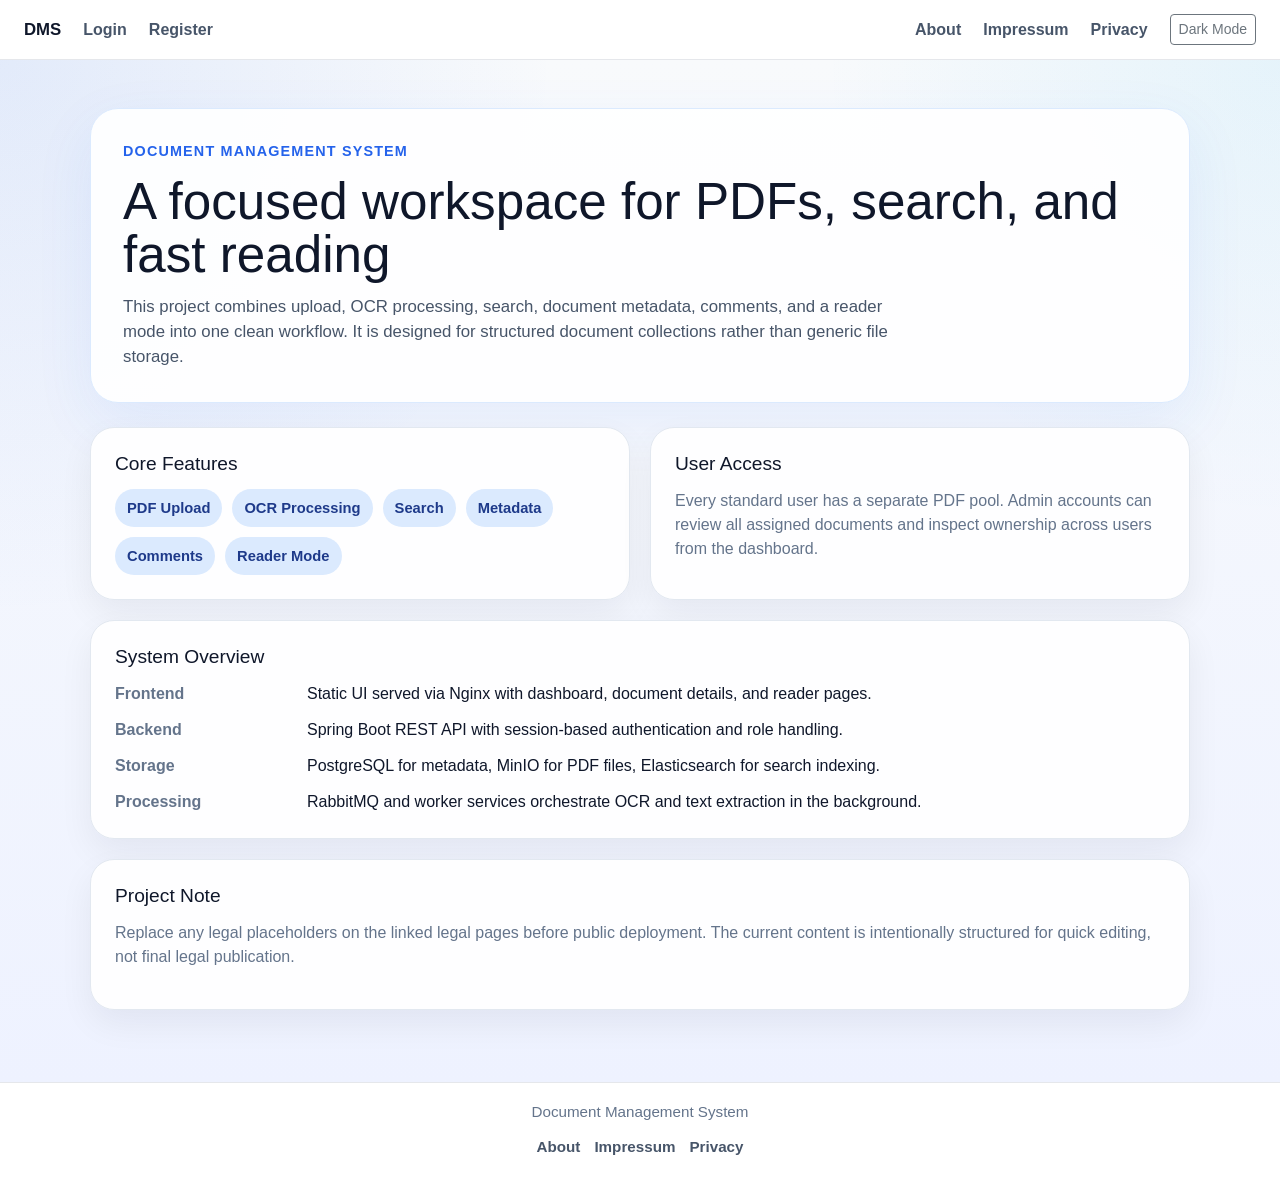
==== ui/html/about.html @ 17af70ac "Add auth, user-based document access, and legal pages" ====
<!DOCTYPE html>
<html lang="en">
<head>
    <meta charset="UTF-8">
    <meta name="viewport" content="width=device-width, initial-scale=1.0">
    <title>About the Project</title>
    <link href="https://cdn.jsdelivr.net/npm/bootstrap@5.3.2/dist/css/bootstrap.min.css" rel="stylesheet">
    <link rel="stylesheet" href="../css/common.css">
    <link rel="stylesheet" href="../css/info-pages.css">
</head>
<body class="bg-light">
<nav class="app-nav">
    <div class="app-nav-left">
        <a class="app-brand" href="login.html">DMS</a>
        <a class="app-nav-link" href="login.html">Login</a>
        <a class="app-nav-link" href="register.html">Register</a>
    </div>
    <div class="app-nav-right">
        <div class="app-nav-meta">
            <a class="app-nav-link" href="about.html">About</a>
            <a class="app-nav-link" href="impressum.html">Impressum</a>
            <a class="app-nav-link" href="privacy.html">Privacy</a>
        </div>
        <button id="themeToggleBtn" class="btn btn-outline-secondary btn-sm" type="button">Dark Mode</button>
    </div>
</nav>

<main class="info-shell">
    <div class="info-container">
        <section class="info-hero">
            <div class="info-kicker">Document Management System</div>
            <h1 class="info-title">A focused workspace for PDFs, search, and fast reading</h1>
            <p class="info-subtitle">
                This project combines upload, OCR processing, search, document metadata, comments, and a reader mode
                into one clean workflow. It is designed for structured document collections rather than generic file storage.
            </p>
        </section>

        <div class="info-grid">
            <section class="info-section">
                <h2 class="info-section-title">Core Features</h2>
                <div class="info-chip-row">
                    <span class="info-chip">PDF Upload</span>
                    <span class="info-chip">OCR Processing</span>
                    <span class="info-chip">Search</span>
                    <span class="info-chip">Metadata</span>
                    <span class="info-chip">Comments</span>
                    <span class="info-chip">Reader Mode</span>
                </div>
            </section>

            <section class="info-section">
                <h2 class="info-section-title">User Access</h2>
                <p class="info-note">
                    Every standard user has a separate PDF pool. Admin accounts can review all assigned documents and
                    inspect ownership across users from the dashboard.
                </p>
            </section>

            <section class="info-section info-section-wide">
                <h2 class="info-section-title">System Overview</h2>
                <div class="info-list">
                    <div class="info-list-row">
                        <div class="info-list-label">Frontend</div>
                        <div class="info-list-value">Static UI served via Nginx with dashboard, document details, and reader pages.</div>
                    </div>
                    <div class="info-list-row">
                        <div class="info-list-label">Backend</div>
                        <div class="info-list-value">Spring Boot REST API with session-based authentication and role handling.</div>
                    </div>
                    <div class="info-list-row">
                        <div class="info-list-label">Storage</div>
                        <div class="info-list-value">PostgreSQL for metadata, MinIO for PDF files, Elasticsearch for search indexing.</div>
                    </div>
                    <div class="info-list-row">
                        <div class="info-list-label">Processing</div>
                        <div class="info-list-value">RabbitMQ and worker services orchestrate OCR and text extraction in the background.</div>
                    </div>
                </div>
            </section>

            <section class="info-section info-section-wide">
                <h2 class="info-section-title">Project Note</h2>
                <p class="info-muted">
                    Replace any legal placeholders on the linked legal pages before public deployment. The current content is
                    intentionally structured for quick editing, not final legal publication.
                </p>
            </section>
        </div>
    </div>
</main>

<footer class="site-footer">
    <div>Document Management System</div>
    <div class="site-footer-links">
        <a class="site-footer-link" href="about.html">About</a>
        <a class="site-footer-link" href="impressum.html">Impressum</a>
        <a class="site-footer-link" href="privacy.html">Privacy</a>
    </div>
</footer>

<script src="../js/info-pages.js"></script>
</body>
</html>
---- ui/css/common.css ----
.app-nav {
    display: flex;
    align-items: center;
    justify-content: space-between;
    gap: 16px;
    padding: 14px 24px;
    border-bottom: 1px solid #e5e7eb;
    background: #ffffff;
}

.app-nav-left,
.app-nav-right {
    display: flex;
    align-items: center;
    gap: 22px;
    flex-wrap: wrap;
}

.app-nav-meta {
    display: flex;
    align-items: center;
    gap: 22px;
    flex-wrap: wrap;
}

.app-brand {
    font-size: 1.05rem;
    font-weight: 700;
    color: #0f172a;
    text-decoration: none;
}

.app-nav-link {
    color: #475569;
    text-decoration: none;
    font-weight: 600;
}

.app-nav-link:hover {
    color: #2563eb;
}

.app-nav-user {
    color: #475569;
    font-weight: 600;
}

.site-footer {
    display: flex;
    flex-direction: column;
    align-items: center;
    justify-content: center;
    gap: 12px;
    flex-wrap: wrap;
    padding: 18px 24px;
    border-top: 1px solid #e5e7eb;
    background: #ffffff;
    color: #64748b;
    font-size: 0.95rem;
}

.site-footer-links {
    display: flex;
    gap: 14px;
    flex-wrap: wrap;
}

.site-footer-link {
    color: #475569;
    text-decoration: none;
    font-weight: 600;
}

.site-footer-link:hover {
    color: #2563eb;
}

body.dark-mode .app-nav {
    background: #0b1220;
    border-color: #1f2937;
}

body.dark-mode .app-brand,
body.dark-mode .app-nav-link,
body.dark-mode .app-nav-user {
    color: #e2e8f0;
}

body.dark-mode .app-nav-link:hover {
    color: #7dd3fc;
}

body.dark-mode .site-footer {
    background: #0b1220;
    border-color: #1f2937;
    color: #94a3b8;
}

body.dark-mode .site-footer-link {
    color: #e2e8f0;
}

body.dark-mode .site-footer-link:hover {
    color: #7dd3fc;
}

@media (max-width: 768px) {
    .app-nav {
        padding: 12px 16px;
    }

    .site-footer {
        padding: 16px;
    }
}
---- ui/css/info-pages.css ----
body {
    font-family: 'Segoe UI', Tahoma, Geneva, Verdana, sans-serif;
}

body.dark-mode.bg-light {
    background-color: #0f172a !important;
}

body.dark-mode {
    background-color: #0f172a;
    color: #e2e8f0;
}

body.dark-mode .info-shell {
    background:
        radial-gradient(circle at top left, rgba(56, 189, 248, 0.12), transparent 34%),
        radial-gradient(circle at top right, rgba(148, 163, 184, 0.12), transparent 28%),
        #0f172a;
}

body.dark-mode .info-hero,
body.dark-mode .info-section {
    background: rgba(15, 23, 42, 0.82);
    border-color: #1f2937;
    box-shadow: 0 16px 48px rgba(2, 6, 23, 0.38);
}

body.dark-mode .info-kicker,
body.dark-mode .info-note,
body.dark-mode .info-list-label,
body.dark-mode .info-muted {
    color: #94a3b8;
}

body.dark-mode .info-title,
body.dark-mode .info-section-title,
body.dark-mode .info-list-value {
    color: #e2e8f0;
}

body.dark-mode .info-chip {
    background: #1e293b;
    color: #e2e8f0;
}

.info-shell {
    min-height: calc(100vh - 66px);
    padding: 48px 20px 72px;
    background:
        radial-gradient(circle at top left, rgba(37, 99, 235, 0.1), transparent 34%),
        radial-gradient(circle at top right, rgba(14, 165, 233, 0.08), transparent 28%),
        linear-gradient(180deg, #f8fafc 0%, #eef2ff 100%);
}

.info-container {
    max-width: 1100px;
    margin: 0 auto;
}

.info-hero {
    border: 1px solid #dbeafe;
    border-radius: 28px;
    padding: 32px;
    background: rgba(255, 255, 255, 0.92);
    box-shadow: 0 20px 60px rgba(37, 99, 235, 0.08);
    margin-bottom: 24px;
}

.info-kicker {
    font-size: 0.9rem;
    font-weight: 700;
    letter-spacing: 0.08em;
    text-transform: uppercase;
    color: #2563eb;
    margin-bottom: 12px;
}

.info-title {
    font-size: clamp(2rem, 4vw, 3.2rem);
    line-height: 1.05;
    margin: 0 0 12px;
    color: #0f172a;
}

.info-subtitle {
    max-width: 780px;
    margin: 0;
    color: #475569;
    font-size: 1.05rem;
}

.info-grid {
    display: grid;
    grid-template-columns: repeat(12, 1fr);
    gap: 20px;
}

.info-section {
    grid-column: span 6;
    border: 1px solid #e2e8f0;
    border-radius: 24px;
    padding: 24px;
    background: rgba(255, 255, 255, 0.94);
    box-shadow: 0 14px 34px rgba(15, 23, 42, 0.06);
}

.info-section-wide {
    grid-column: span 12;
}

.info-section-title {
    margin: 0 0 14px;
    color: #0f172a;
    font-size: 1.2rem;
}

.info-note {
    margin: 0 0 14px;
    color: #64748b;
}

.info-list {
    display: grid;
    gap: 12px;
}

.info-list-row {
    display: grid;
    grid-template-columns: minmax(140px, 180px) 1fr;
    gap: 12px;
    align-items: start;
}

.info-list-label {
    color: #64748b;
    font-weight: 700;
}

.info-list-value {
    color: #0f172a;
}

.info-chip-row {
    display: flex;
    gap: 10px;
    flex-wrap: wrap;
}

.info-chip {
    display: inline-flex;
    align-items: center;
    padding: 8px 12px;
    border-radius: 999px;
    background: #dbeafe;
    color: #1e3a8a;
    font-weight: 700;
    font-size: 0.92rem;
}

.info-muted {
    color: #64748b;
}

@media (max-width: 900px) {
    .info-section,
    .info-section-wide {
        grid-column: span 12;
    }
}

@media (max-width: 600px) {
    .info-hero,
    .info-section {
        padding: 20px;
        border-radius: 20px;
    }

    .info-list-row {
        grid-template-columns: 1fr;
        gap: 4px;
    }
}
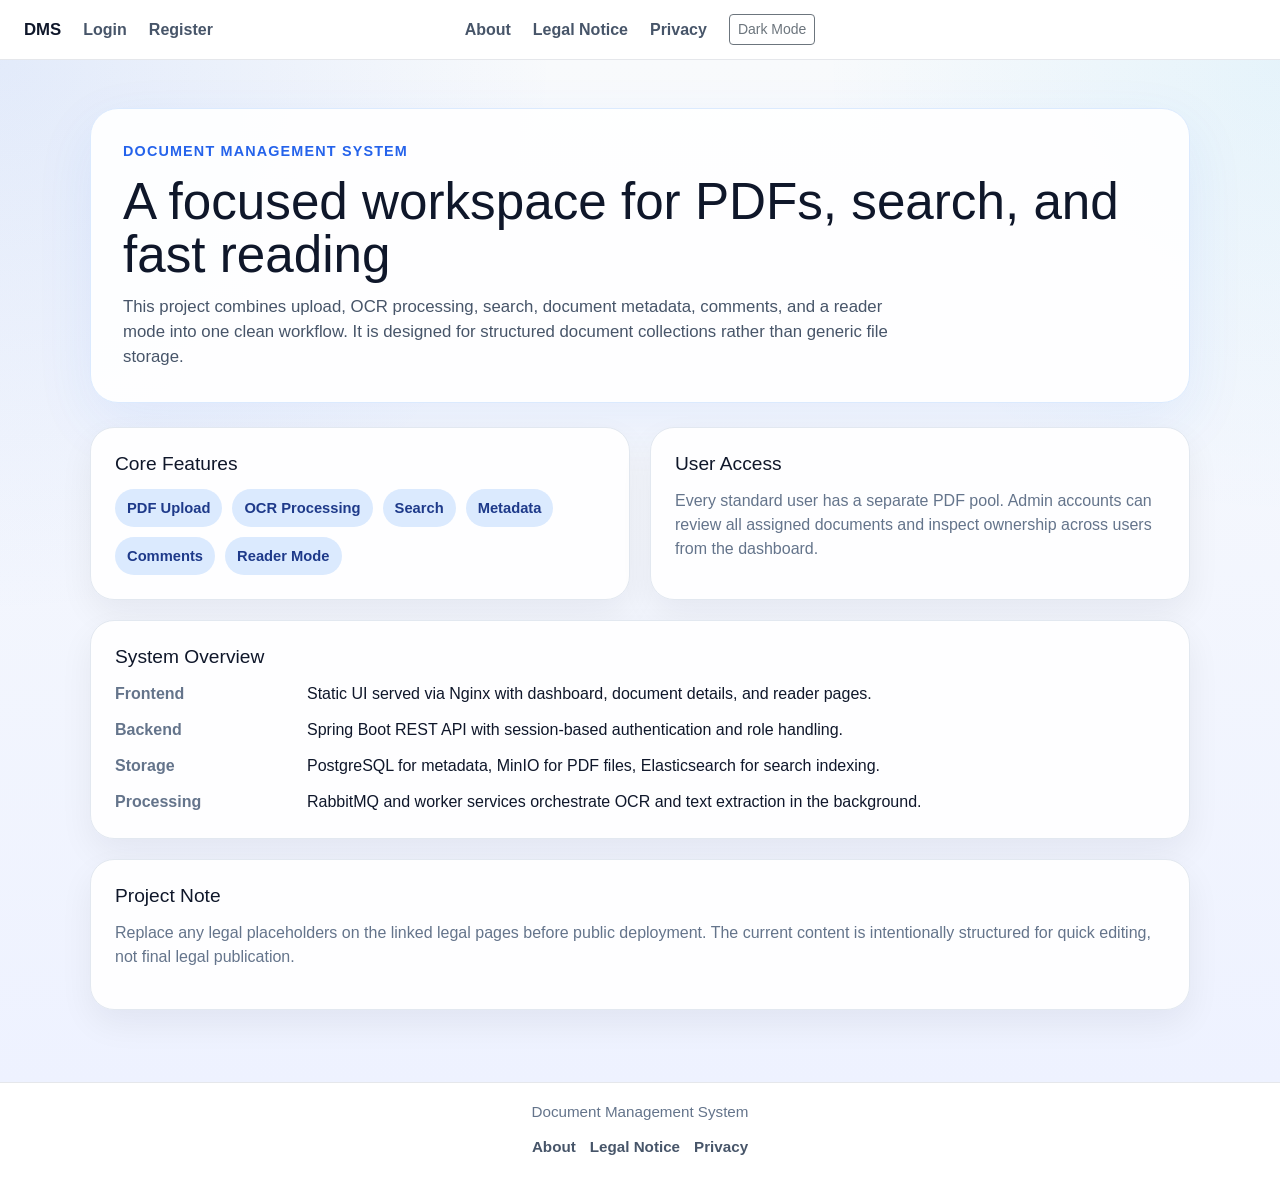
==== commit e5e80957: "minimiale design änderung, search in reader, document access von jeder seite aus, navbar access leic" ====
--- a/ui/html/about.html
+++ b/ui/html/about.html
@@ -11,14 +11,14 @@
 <body class="bg-light">
 <nav class="app-nav">
     <div class="app-nav-left">
-        <a class="app-brand" href="login.html">DMS</a>
+        <a class="app-brand" href="index.html">DMS</a>
         <a class="app-nav-link" href="login.html">Login</a>
         <a class="app-nav-link" href="register.html">Register</a>
     </div>
     <div class="app-nav-right">
         <div class="app-nav-meta">
             <a class="app-nav-link" href="about.html">About</a>
-            <a class="app-nav-link" href="impressum.html">Impressum</a>
+            <a class="app-nav-link" href="impressum.html">Legal Notice</a>
             <a class="app-nav-link" href="privacy.html">Privacy</a>
         </div>
         <button id="themeToggleBtn" class="btn btn-outline-secondary btn-sm" type="button">Dark Mode</button>
@@ -94,7 +94,7 @@
     <div>Document Management System</div>
     <div class="site-footer-links">
         <a class="site-footer-link" href="about.html">About</a>
-        <a class="site-footer-link" href="impressum.html">Impressum</a>
+        <a class="site-footer-link" href="impressum.html">Legal Notice</a>
         <a class="site-footer-link" href="privacy.html">Privacy</a>
     </div>
 </footer>
--- a/ui/css/common.css
+++ b/ui/css/common.css
@@ -1,7 +1,7 @@
 .app-nav {
-    display: flex;
+    display: grid;
+    grid-template-columns: minmax(0, 1fr) auto minmax(0, 1fr);
     align-items: center;
-    justify-content: space-between;
     gap: 16px;
     padding: 14px 24px;
     border-bottom: 1px solid #e5e7eb;
@@ -14,6 +14,23 @@
     align-items: center;
     gap: 22px;
     flex-wrap: wrap;
+}
+
+.app-nav-left {
+    justify-self: start;
+}
+
+.app-nav-right {
+    justify-self: end;
+}
+
+.app-nav-center {
+    justify-self: center;
+    text-align: center;
+    font-size: 1.1rem;
+    font-weight: 800;
+    color: #2563eb;
+    letter-spacing: 0.04em;
 }
 
 .app-nav-meta {
@@ -81,9 +98,14 @@
 }
 
 body.dark-mode .app-brand,
+body.dark-mode .app-nav-center,
 body.dark-mode .app-nav-link,
 body.dark-mode .app-nav-user {
     color: #e2e8f0;
+}
+
+body.dark-mode .app-nav-center {
+    color: #7dd3fc;
 }
 
 body.dark-mode .app-nav-link:hover {
@@ -106,7 +128,15 @@
 
 @media (max-width: 768px) {
     .app-nav {
+        grid-template-columns: 1fr;
         padding: 12px 16px;
+    }
+
+    .app-nav-left,
+    .app-nav-right,
+    .app-nav-center {
+        justify-self: stretch;
+        text-align: left;
     }
 
     .site-footer {
